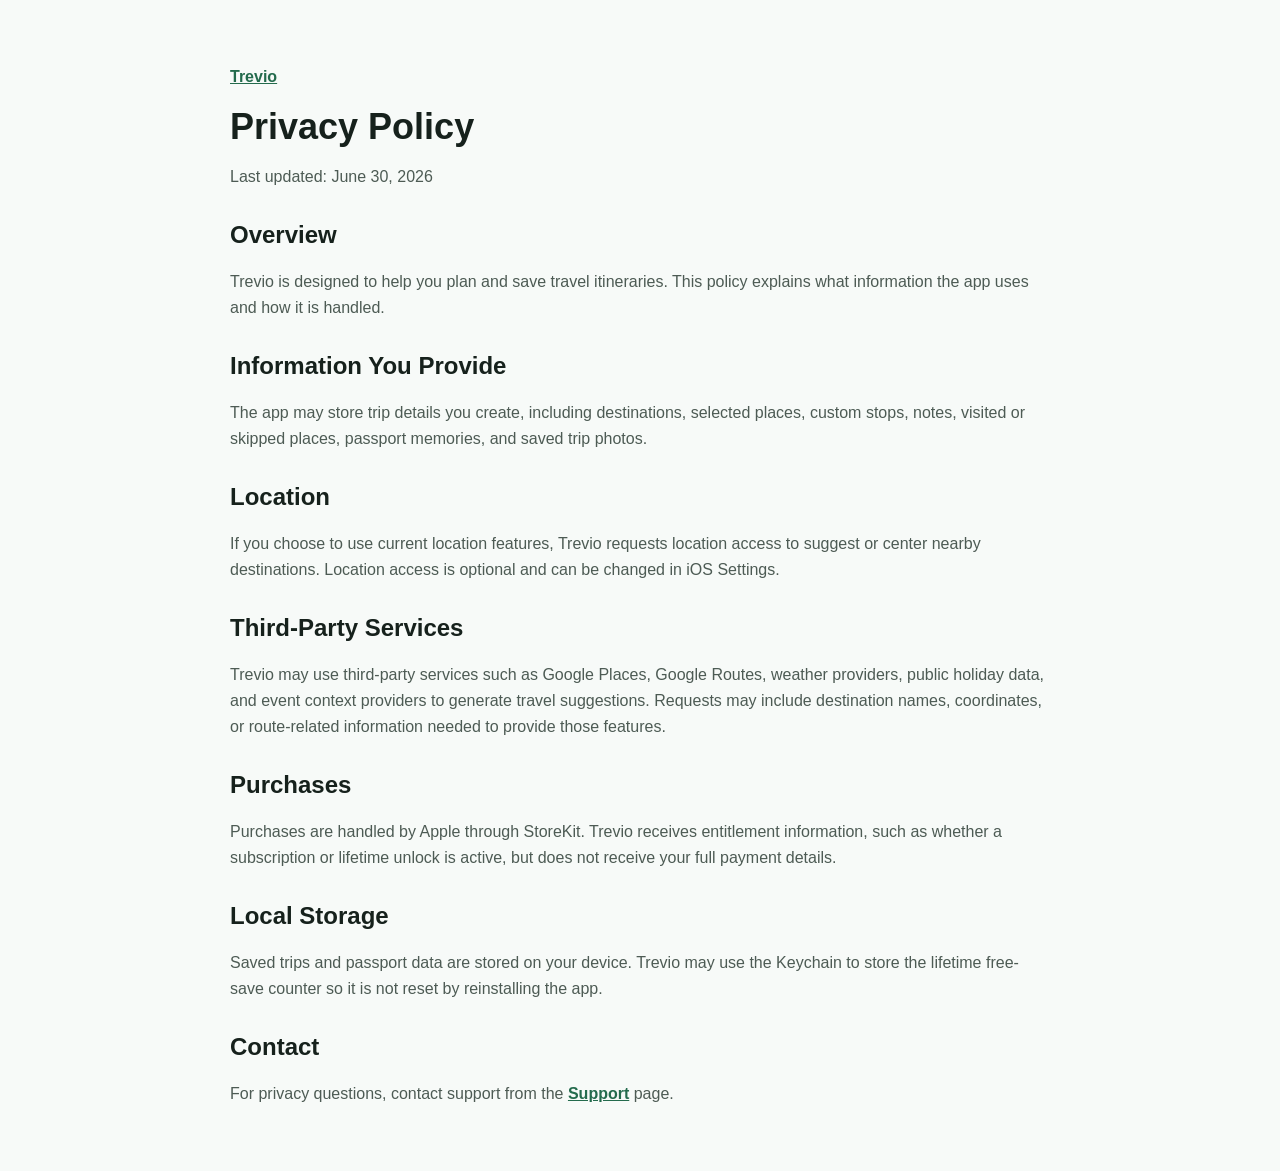
==== privacy.html @ 22543aab "Add files via upload" ====
<!doctype html>
<html lang="en">
<head>
  <meta charset="utf-8">
  <meta name="viewport" content="width=device-width, initial-scale=1">
  <title>Trevio Privacy Policy</title>
  <style>
    body { margin: 0; font-family: -apple-system, BlinkMacSystemFont, "Segoe UI", sans-serif; color: #16211c; background: #f7faf8; }
    main { max-width: 820px; margin: 0 auto; padding: 48px 24px; }
    h1 { font-size: 36px; margin: 0 0 8px; }
    h2 { margin-top: 32px; }
    p, li { font-size: 16px; line-height: 1.6; color: #4d5b54; }
    a { color: #246b4d; font-weight: 650; }
  </style>
</head>
<body>
  <main>
    <p><a href="index.html">Trevio</a></p>
    <h1>Privacy Policy</h1>
    <p>Last updated: June 30, 2026</p>

    <h2>Overview</h2>
    <p>Trevio is designed to help you plan and save travel itineraries. This policy explains what information the app uses and how it is handled.</p>

    <h2>Information You Provide</h2>
    <p>The app may store trip details you create, including destinations, selected places, custom stops, notes, visited or skipped places, passport memories, and saved trip photos.</p>

    <h2>Location</h2>
    <p>If you choose to use current location features, Trevio requests location access to suggest or center nearby destinations. Location access is optional and can be changed in iOS Settings.</p>

    <h2>Third-Party Services</h2>
    <p>Trevio may use third-party services such as Google Places, Google Routes, weather providers, public holiday data, and event context providers to generate travel suggestions. Requests may include destination names, coordinates, or route-related information needed to provide those features.</p>

    <h2>Purchases</h2>
    <p>Purchases are handled by Apple through StoreKit. Trevio receives entitlement information, such as whether a subscription or lifetime unlock is active, but does not receive your full payment details.</p>

    <h2>Local Storage</h2>
    <p>Saved trips and passport data are stored on your device. Trevio may use the Keychain to store the lifetime free-save counter so it is not reset by reinstalling the app.</p>

    <h2>Contact</h2>
    <p>For privacy questions, contact support from the <a href="support.html">Support</a> page.</p>
  </main>
</body>
</html>
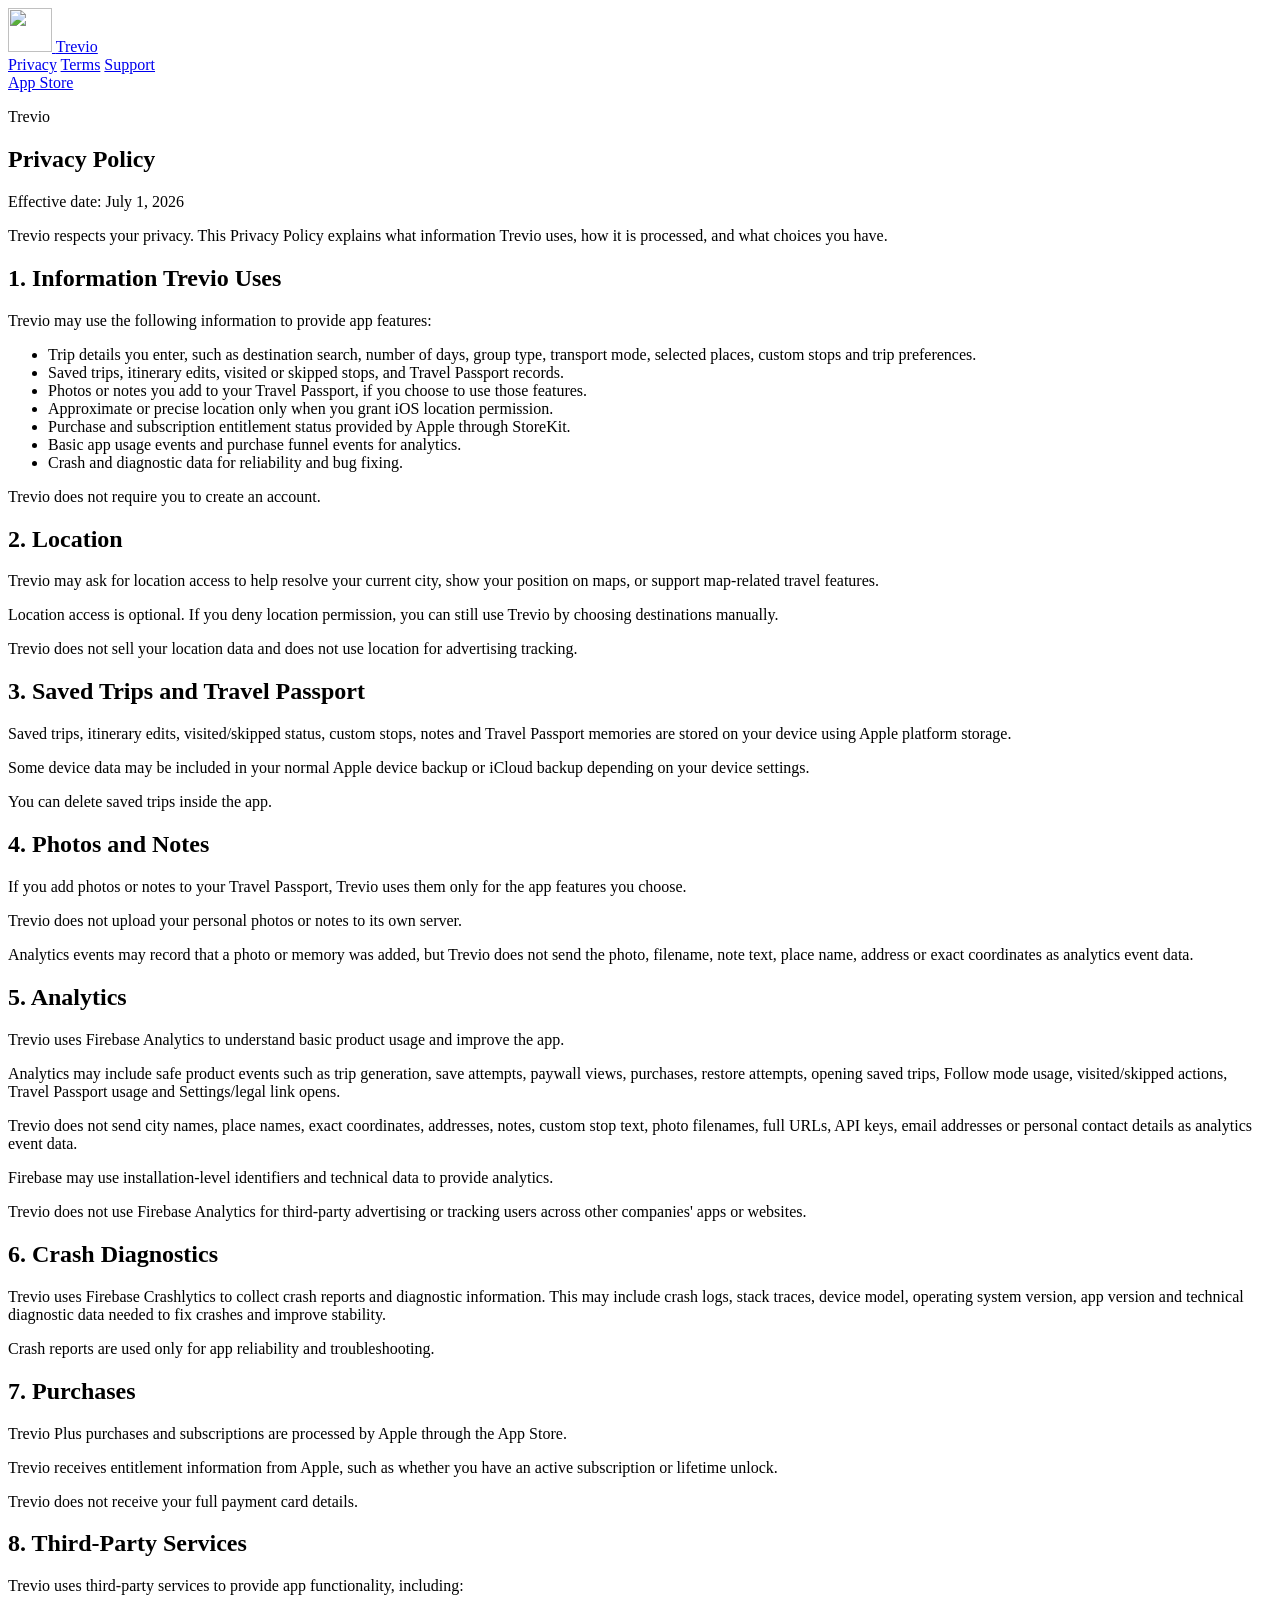
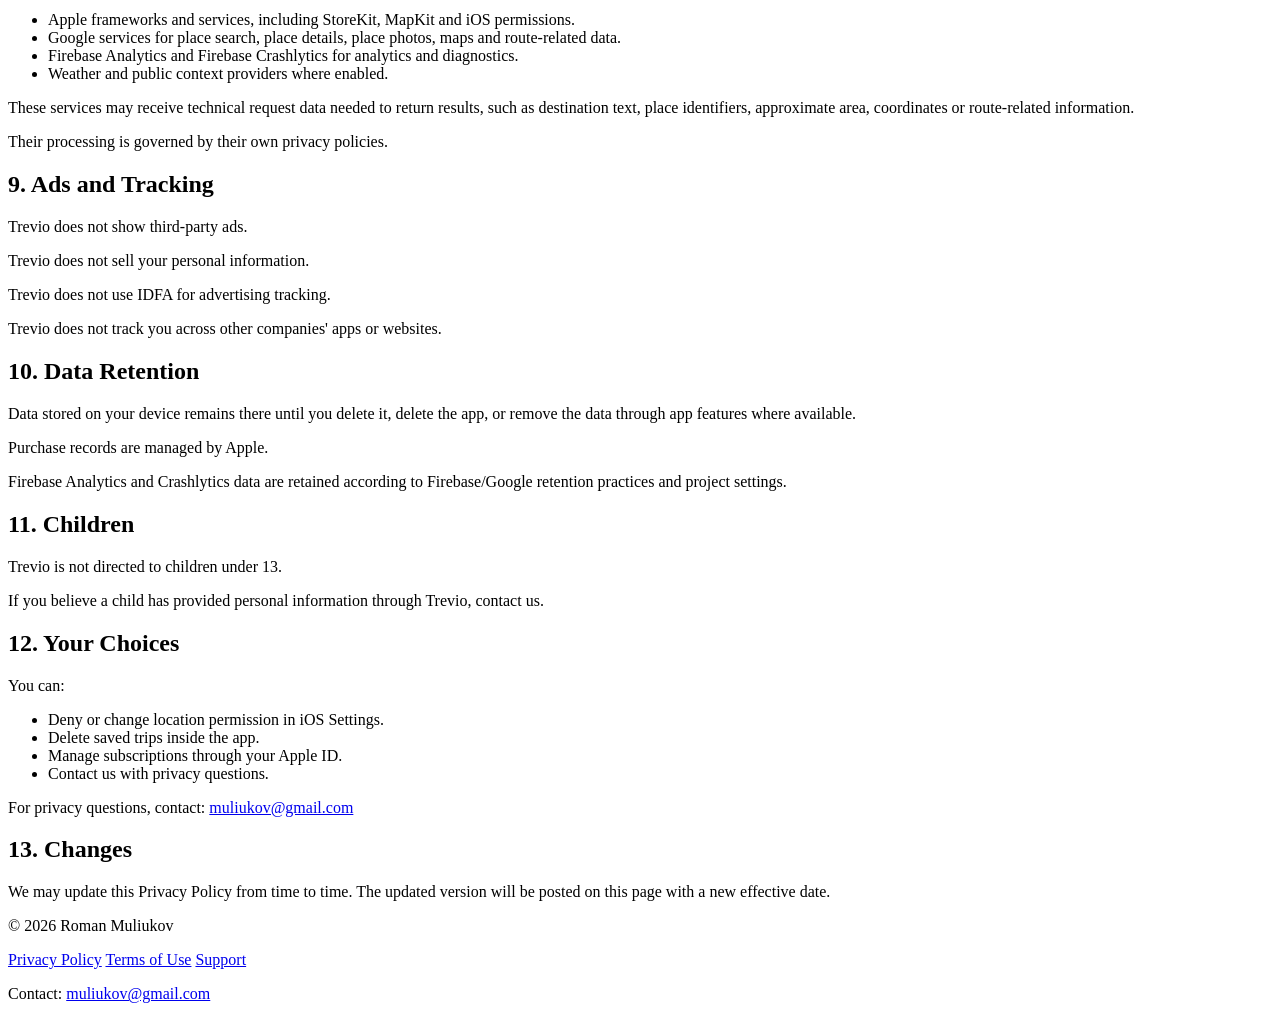
==== commit e42c3da0: "Add files via upload" ====
--- a/privacy.html
+++ b/privacy.html
@@ -3,42 +3,140 @@
 <head>
   <meta charset="utf-8">
   <meta name="viewport" content="width=device-width, initial-scale=1">
-  <title>Trevio Privacy Policy</title>
-  <style>
-    body { margin: 0; font-family: -apple-system, BlinkMacSystemFont, "Segoe UI", sans-serif; color: #16211c; background: #f7faf8; }
-    main { max-width: 820px; margin: 0 auto; padding: 48px 24px; }
-    h1 { font-size: 36px; margin: 0 0 8px; }
-    h2 { margin-top: 32px; }
-    p, li { font-size: 16px; line-height: 1.6; color: #4d5b54; }
-    a { color: #246b4d; font-weight: 650; }
-  </style>
+  <title>Privacy Policy — Trevio</title>
+  <meta name="description" content="Privacy Policy for Trevio, an iOS city trip planner.">
+  <meta property="og:title" content="Privacy Policy — Trevio">
+  <meta property="og:description" content="Privacy Policy for Trevio, an iOS city trip planner.">
+  <meta property="og:type" content="website">
+  <meta property="og:image" content="assets/trevio-icon.png">
+  <link rel="icon" href="assets/trevio-icon.png">
+  <link rel="apple-touch-icon" href="assets/trevio-icon.png">
+  <link rel="stylesheet" href="style.css">
 </head>
 <body>
+  <header class="site-header">
+    <div class="container nav-shell">
+      <a class="brand" href="index.html" aria-label="Trevio home">
+        <img src="assets/trevio-icon.png" alt="" width="44" height="44">
+        <span>Trevio</span>
+      </a>
+      <nav class="nav-links" aria-label="Main navigation">
+        <a href="privacy.html" aria-current="page">Privacy</a>
+        <a href="terms.html">Terms</a>
+        <a href="support.html">Support</a>
+      </nav>
+      <a class="button button-small" href="APP_STORE_URL_HERE">App Store</a>
+    </div>
+  </header>
+
   <main>
-    <p><a href="index.html">Trevio</a></p>
-    <h1>Privacy Policy</h1>
-    <p>Last updated: June 30, 2026</p>
+    <section class="legal-hero">
+      <div class="container">
+        <p class="eyebrow">Trevio</p>
+        <h1>Privacy Policy</h1>
+        <p class="legal-date">Effective date: July 1, 2026</p>
+        <p class="legal-intro">Trevio respects your privacy. This Privacy Policy explains what information Trevio uses, how it is processed, and what choices you have.</p>
+      </div>
+    </section>
 
-    <h2>Overview</h2>
-    <p>Trevio is designed to help you plan and save travel itineraries. This policy explains what information the app uses and how it is handled.</p>
+    <section class="legal-section">
+      <div class="container legal-card">
+        <h2>1. Information Trevio Uses</h2>
+        <p>Trevio may use the following information to provide app features:</p>
+        <ul>
+          <li>Trip details you enter, such as destination search, number of days, group type, transport mode, selected places, custom stops and trip preferences.</li>
+          <li>Saved trips, itinerary edits, visited or skipped stops, and Travel Passport records.</li>
+          <li>Photos or notes you add to your Travel Passport, if you choose to use those features.</li>
+          <li>Approximate or precise location only when you grant iOS location permission.</li>
+          <li>Purchase and subscription entitlement status provided by Apple through StoreKit.</li>
+          <li>Basic app usage events and purchase funnel events for analytics.</li>
+          <li>Crash and diagnostic data for reliability and bug fixing.</li>
+        </ul>
+        <p>Trevio does not require you to create an account.</p>
 
-    <h2>Information You Provide</h2>
-    <p>The app may store trip details you create, including destinations, selected places, custom stops, notes, visited or skipped places, passport memories, and saved trip photos.</p>
+        <h2>2. Location</h2>
+        <p>Trevio may ask for location access to help resolve your current city, show your position on maps, or support map-related travel features.</p>
+        <p>Location access is optional. If you deny location permission, you can still use Trevio by choosing destinations manually.</p>
+        <p>Trevio does not sell your location data and does not use location for advertising tracking.</p>
 
-    <h2>Location</h2>
-    <p>If you choose to use current location features, Trevio requests location access to suggest or center nearby destinations. Location access is optional and can be changed in iOS Settings.</p>
+        <h2>3. Saved Trips and Travel Passport</h2>
+        <p>Saved trips, itinerary edits, visited/skipped status, custom stops, notes and Travel Passport memories are stored on your device using Apple platform storage.</p>
+        <p>Some device data may be included in your normal Apple device backup or iCloud backup depending on your device settings.</p>
+        <p>You can delete saved trips inside the app.</p>
 
-    <h2>Third-Party Services</h2>
-    <p>Trevio may use third-party services such as Google Places, Google Routes, weather providers, public holiday data, and event context providers to generate travel suggestions. Requests may include destination names, coordinates, or route-related information needed to provide those features.</p>
+        <h2>4. Photos and Notes</h2>
+        <p>If you add photos or notes to your Travel Passport, Trevio uses them only for the app features you choose.</p>
+        <p>Trevio does not upload your personal photos or notes to its own server.</p>
+        <p>Analytics events may record that a photo or memory was added, but Trevio does not send the photo, filename, note text, place name, address or exact coordinates as analytics event data.</p>
 
-    <h2>Purchases</h2>
-    <p>Purchases are handled by Apple through StoreKit. Trevio receives entitlement information, such as whether a subscription or lifetime unlock is active, but does not receive your full payment details.</p>
+        <h2>5. Analytics</h2>
+        <p>Trevio uses Firebase Analytics to understand basic product usage and improve the app.</p>
+        <p>Analytics may include safe product events such as trip generation, save attempts, paywall views, purchases, restore attempts, opening saved trips, Follow mode usage, visited/skipped actions, Travel Passport usage and Settings/legal link opens.</p>
+        <p>Trevio does not send city names, place names, exact coordinates, addresses, notes, custom stop text, photo filenames, full URLs, API keys, email addresses or personal contact details as analytics event data.</p>
+        <p>Firebase may use installation-level identifiers and technical data to provide analytics.</p>
+        <p>Trevio does not use Firebase Analytics for third-party advertising or tracking users across other companies' apps or websites.</p>
 
-    <h2>Local Storage</h2>
-    <p>Saved trips and passport data are stored on your device. Trevio may use the Keychain to store the lifetime free-save counter so it is not reset by reinstalling the app.</p>
+        <h2>6. Crash Diagnostics</h2>
+        <p>Trevio uses Firebase Crashlytics to collect crash reports and diagnostic information. This may include crash logs, stack traces, device model, operating system version, app version and technical diagnostic data needed to fix crashes and improve stability.</p>
+        <p>Crash reports are used only for app reliability and troubleshooting.</p>
 
-    <h2>Contact</h2>
-    <p>For privacy questions, contact support from the <a href="support.html">Support</a> page.</p>
+        <h2>7. Purchases</h2>
+        <p>Trevio Plus purchases and subscriptions are processed by Apple through the App Store.</p>
+        <p>Trevio receives entitlement information from Apple, such as whether you have an active subscription or lifetime unlock.</p>
+        <p>Trevio does not receive your full payment card details.</p>
+
+        <h2>8. Third-Party Services</h2>
+        <p>Trevio uses third-party services to provide app functionality, including:</p>
+        <ul>
+          <li>Apple frameworks and services, including StoreKit, MapKit and iOS permissions.</li>
+          <li>Google services for place search, place details, place photos, maps and route-related data.</li>
+          <li>Firebase Analytics and Firebase Crashlytics for analytics and diagnostics.</li>
+          <li>Weather and public context providers where enabled.</li>
+        </ul>
+        <p>These services may receive technical request data needed to return results, such as destination text, place identifiers, approximate area, coordinates or route-related information.</p>
+        <p>Their processing is governed by their own privacy policies.</p>
+
+        <h2>9. Ads and Tracking</h2>
+        <p>Trevio does not show third-party ads.</p>
+        <p>Trevio does not sell your personal information.</p>
+        <p>Trevio does not use IDFA for advertising tracking.</p>
+        <p>Trevio does not track you across other companies' apps or websites.</p>
+
+        <h2>10. Data Retention</h2>
+        <p>Data stored on your device remains there until you delete it, delete the app, or remove the data through app features where available.</p>
+        <p>Purchase records are managed by Apple.</p>
+        <p>Firebase Analytics and Crashlytics data are retained according to Firebase/Google retention practices and project settings.</p>
+
+        <h2>11. Children</h2>
+        <p>Trevio is not directed to children under 13.</p>
+        <p>If you believe a child has provided personal information through Trevio, contact us.</p>
+
+        <h2>12. Your Choices</h2>
+        <p>You can:</p>
+        <ul>
+          <li>Deny or change location permission in iOS Settings.</li>
+          <li>Delete saved trips inside the app.</li>
+          <li>Manage subscriptions through your Apple ID.</li>
+          <li>Contact us with privacy questions.</li>
+        </ul>
+        <p>For privacy questions, contact: <a href="mailto:muliukov@gmail.com">muliukov@gmail.com</a></p>
+
+        <h2>13. Changes</h2>
+        <p>We may update this Privacy Policy from time to time. The updated version will be posted on this page with a new effective date.</p>
+      </div>
+    </section>
   </main>
+
+  <footer class="site-footer">
+    <div class="container footer-grid">
+      <p>© 2026 Roman Muliukov</p>
+      <nav aria-label="Footer navigation">
+        <a href="privacy.html">Privacy Policy</a>
+        <a href="terms.html">Terms of Use</a>
+        <a href="support.html">Support</a>
+      </nav>
+      <p>Contact: <a href="mailto:muliukov@gmail.com">muliukov@gmail.com</a></p>
+    </div>
+  </footer>
 </body>
 </html>
